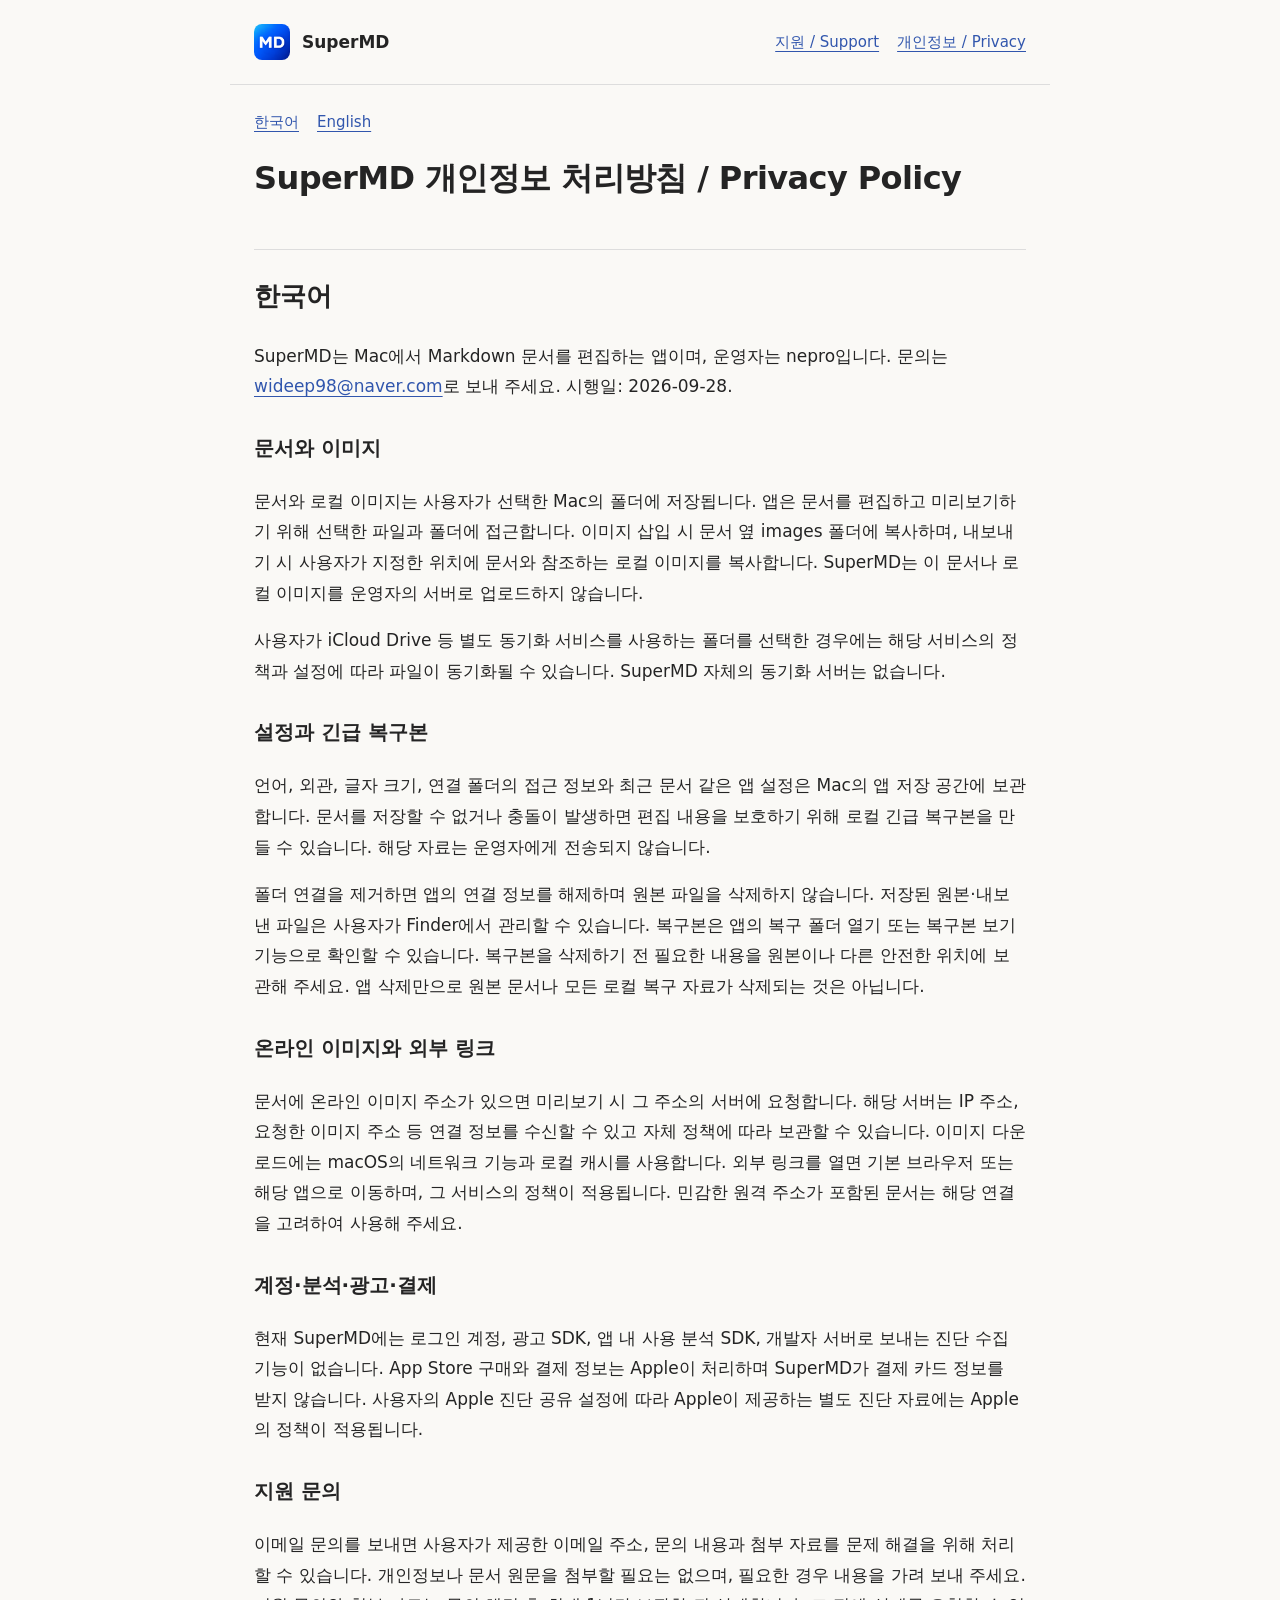
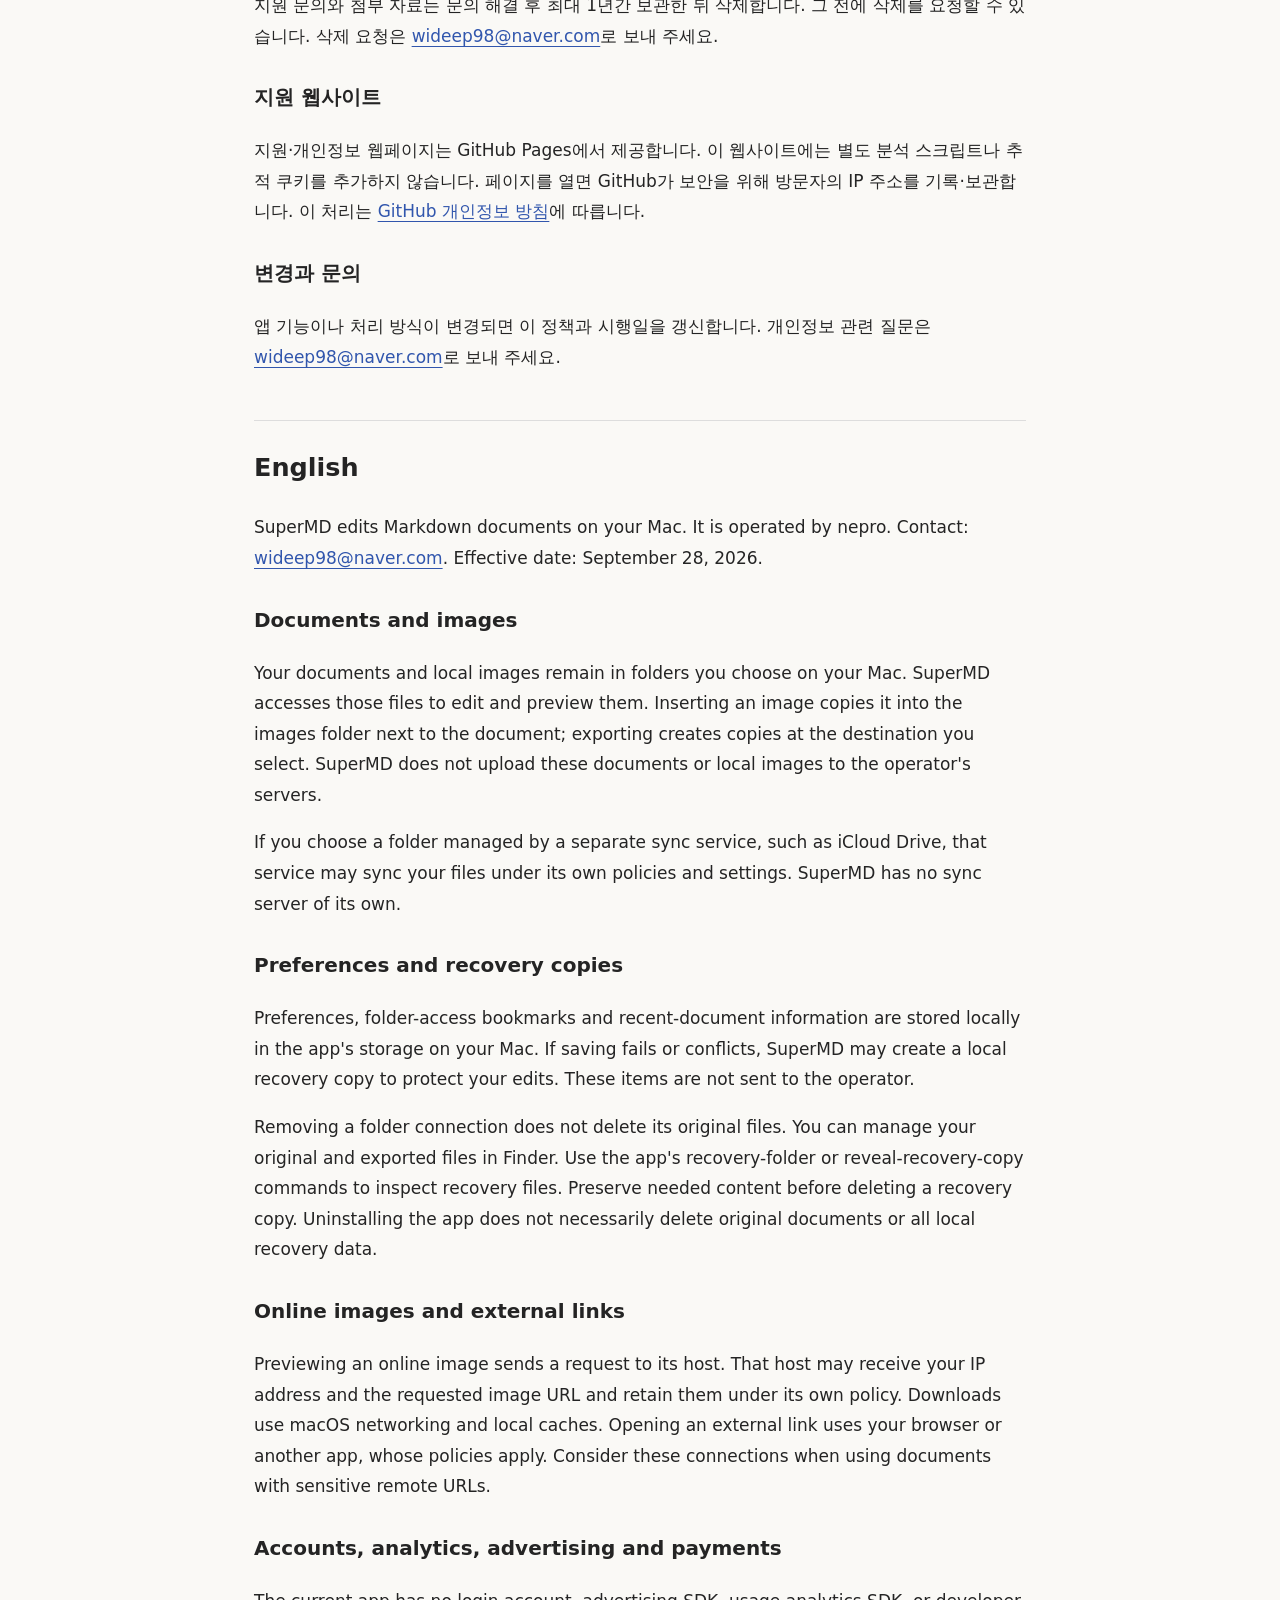
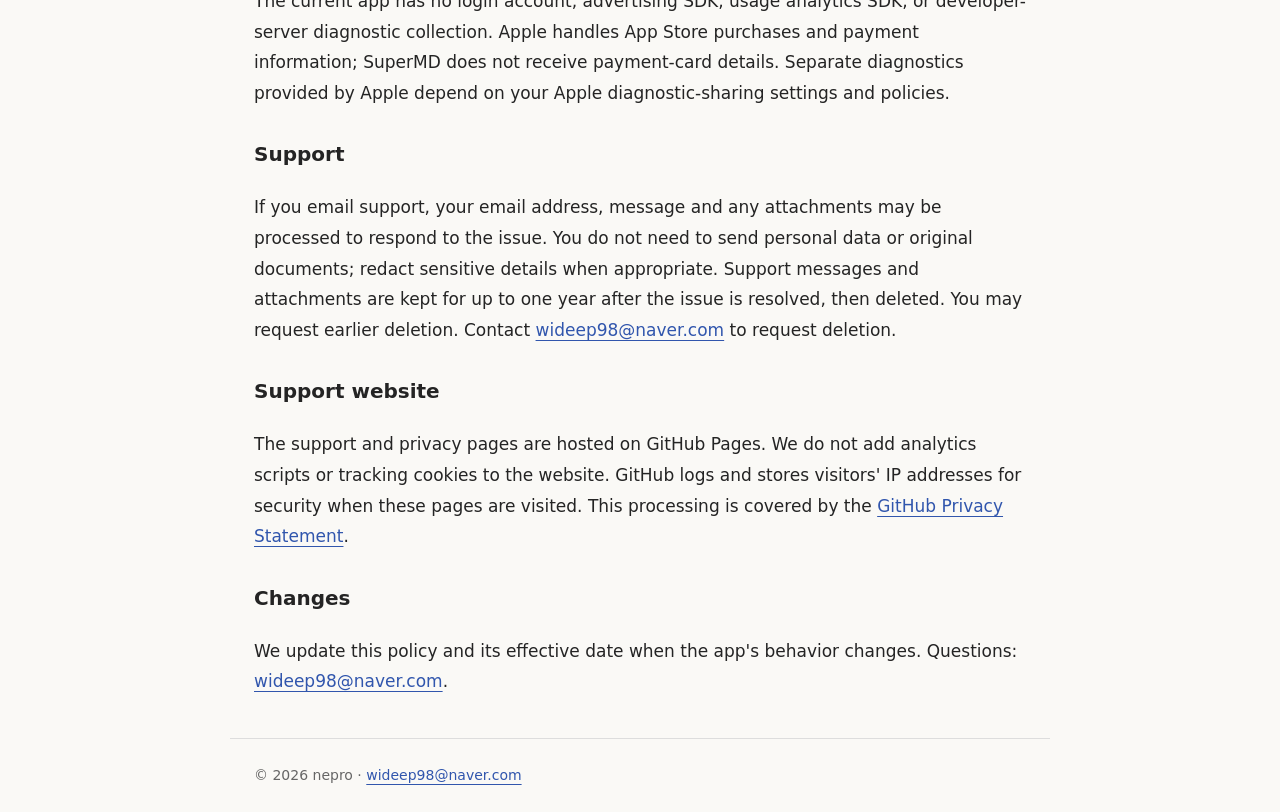
==== privacy.html @ b71080be "docs: 发布 SuperMD 支持与隐私页面" ====
<!doctype html>
<html lang="ko"><head><meta charset="utf-8"><meta name="viewport" content="width=device-width, initial-scale=1"><title>SuperMD — Privacy Policy / 개인정보 처리방침</title><meta name="description" content="SuperMD for Mac. Support, local document and image handling, recovery, and privacy information."><link rel="stylesheet" href="style.css"></head><body><header><a class="brand" href="index.html"><img src="icon.png" alt="">SuperMD</a><nav aria-label="사이트 메뉴"><a href="index.html">지원 / Support</a><a href="privacy.html">개인정보 / Privacy</a></nav></header><main><nav aria-label="문서 언어"><a href="#ko" lang="ko">한국어</a><a href="#en" lang="en">English</a></nav><h1>SuperMD 개인정보 처리방침 / Privacy Policy</h1>
<h2 id="ko" lang="ko">한국어</h2>
<p>SuperMD는 Mac에서 Markdown 문서를 편집하는 앱이며, 운영자는 nepro입니다. 문의는 <a href="mailto:wideep98@naver.com">wideep98@naver.com</a>로 보내 주세요. 시행일: 2026-09-28.</p>
<h3>문서와 이미지</h3>
<p>문서와 로컬 이미지는 사용자가 선택한 Mac의 폴더에 저장됩니다. 앱은 문서를 편집하고 미리보기하기 위해 선택한 파일과 폴더에 접근합니다. 이미지 삽입 시 문서 옆 images 폴더에 복사하며, 내보내기 시 사용자가 지정한 위치에 문서와 참조하는 로컬 이미지를 복사합니다. SuperMD는 이 문서나 로컬 이미지를 운영자의 서버로 업로드하지 않습니다.</p>
<p>사용자가 iCloud Drive 등 별도 동기화 서비스를 사용하는 폴더를 선택한 경우에는 해당 서비스의 정책과 설정에 따라 파일이 동기화될 수 있습니다. SuperMD 자체의 동기화 서버는 없습니다.</p>
<h3>설정과 긴급 복구본</h3>
<p>언어, 외관, 글자 크기, 연결 폴더의 접근 정보와 최근 문서 같은 앱 설정은 Mac의 앱 저장 공간에 보관합니다. 문서를 저장할 수 없거나 충돌이 발생하면 편집 내용을 보호하기 위해 로컬 긴급 복구본을 만들 수 있습니다. 해당 자료는 운영자에게 전송되지 않습니다.</p>
<p>폴더 연결을 제거하면 앱의 연결 정보를 해제하며 원본 파일을 삭제하지 않습니다. 저장된 원본·내보낸 파일은 사용자가 Finder에서 관리할 수 있습니다. 복구본은 앱의 복구 폴더 열기 또는 복구본 보기 기능으로 확인할 수 있습니다. 복구본을 삭제하기 전 필요한 내용을 원본이나 다른 안전한 위치에 보관해 주세요. 앱 삭제만으로 원본 문서나 모든 로컬 복구 자료가 삭제되는 것은 아닙니다.</p>
<h3>온라인 이미지와 외부 링크</h3>
<p>문서에 온라인 이미지 주소가 있으면 미리보기 시 그 주소의 서버에 요청합니다. 해당 서버는 IP 주소, 요청한 이미지 주소 등 연결 정보를 수신할 수 있고 자체 정책에 따라 보관할 수 있습니다. 이미지 다운로드에는 macOS의 네트워크 기능과 로컬 캐시를 사용합니다. 외부 링크를 열면 기본 브라우저 또는 해당 앱으로 이동하며, 그 서비스의 정책이 적용됩니다. 민감한 원격 주소가 포함된 문서는 해당 연결을 고려하여 사용해 주세요.</p>
<h3>계정·분석·광고·결제</h3>
<p>현재 SuperMD에는 로그인 계정, 광고 SDK, 앱 내 사용 분석 SDK, 개발자 서버로 보내는 진단 수집 기능이 없습니다. App Store 구매와 결제 정보는 Apple이 처리하며 SuperMD가 결제 카드 정보를 받지 않습니다. 사용자의 Apple 진단 공유 설정에 따라 Apple이 제공하는 별도 진단 자료에는 Apple의 정책이 적용됩니다.</p>
<h3>지원 문의</h3>
<p>이메일 문의를 보내면 사용자가 제공한 이메일 주소, 문의 내용과 첨부 자료를 문제 해결을 위해 처리할 수 있습니다. 개인정보나 문서 원문을 첨부할 필요는 없으며, 필요한 경우 내용을 가려 보내 주세요. 지원 문의와 첨부 자료는 문의 해결 후 최대 1년간 보관한 뒤 삭제합니다. 그 전에 삭제를 요청할 수 있습니다. 삭제 요청은 <a href="mailto:wideep98@naver.com">wideep98@naver.com</a>로 보내 주세요.</p>
<h3>지원 웹사이트</h3>
<p>지원·개인정보 웹페이지는 GitHub Pages에서 제공합니다. 이 웹사이트에는 별도 분석 스크립트나 추적 쿠키를 추가하지 않습니다. 페이지를 열면 GitHub가 보안을 위해 방문자의 IP 주소를 기록·보관합니다. 이 처리는 <a href="https://docs.github.com/en/site-policy/privacy-policies/github-general-privacy-statement">GitHub 개인정보 방침</a>에 따릅니다.</p>
<h3>변경과 문의</h3>
<p>앱 기능이나 처리 방식이 변경되면 이 정책과 시행일을 갱신합니다. 개인정보 관련 질문은 <a href="mailto:wideep98@naver.com">wideep98@naver.com</a>로 보내 주세요.</p>
<h2 id="en" lang="en">English</h2>
<p>SuperMD edits Markdown documents on your Mac. It is operated by nepro. Contact: <a href="mailto:wideep98@naver.com">wideep98@naver.com</a>. Effective date: September 28, 2026.</p>
<h3>Documents and images</h3>
<p>Your documents and local images remain in folders you choose on your Mac. SuperMD accesses those files to edit and preview them. Inserting an image copies it into the images folder next to the document; exporting creates copies at the destination you select. SuperMD does not upload these documents or local images to the operator&#39;s servers.</p>
<p>If you choose a folder managed by a separate sync service, such as iCloud Drive, that service may sync your files under its own policies and settings. SuperMD has no sync server of its own.</p>
<h3>Preferences and recovery copies</h3>
<p>Preferences, folder-access bookmarks and recent-document information are stored locally in the app&#39;s storage on your Mac. If saving fails or conflicts, SuperMD may create a local recovery copy to protect your edits. These items are not sent to the operator.</p>
<p>Removing a folder connection does not delete its original files. You can manage your original and exported files in Finder. Use the app&#39;s recovery-folder or reveal-recovery-copy commands to inspect recovery files. Preserve needed content before deleting a recovery copy. Uninstalling the app does not necessarily delete original documents or all local recovery data.</p>
<h3>Online images and external links</h3>
<p>Previewing an online image sends a request to its host. That host may receive your IP address and the requested image URL and retain them under its own policy. Downloads use macOS networking and local caches. Opening an external link uses your browser or another app, whose policies apply. Consider these connections when using documents with sensitive remote URLs.</p>
<h3>Accounts, analytics, advertising and payments</h3>
<p>The current app has no login account, advertising SDK, usage analytics SDK, or developer-server diagnostic collection. Apple handles App Store purchases and payment information; SuperMD does not receive payment-card details. Separate diagnostics provided by Apple depend on your Apple diagnostic-sharing settings and policies.</p>
<h3>Support</h3>
<p>If you email support, your email address, message and any attachments may be processed to respond to the issue. You do not need to send personal data or original documents; redact sensitive details when appropriate. Support messages and attachments are kept for up to one year after the issue is resolved, then deleted. You may request earlier deletion. Contact <a href="mailto:wideep98@naver.com">wideep98@naver.com</a> to request deletion.</p>
<h3>Support website</h3>
<p>The support and privacy pages are hosted on GitHub Pages. We do not add analytics scripts or tracking cookies to the website. GitHub logs and stores visitors&#39; IP addresses for security when these pages are visited. This processing is covered by the <a href="https://docs.github.com/en/site-policy/privacy-policies/github-general-privacy-statement">GitHub Privacy Statement</a>.</p>
<h3>Changes</h3>
<p>We update this policy and its effective date when the app&#39;s behavior changes. Questions: <a href="mailto:wideep98@naver.com">wideep98@naver.com</a>.</p>
</main><footer>© 2026 nepro · <a href="mailto:wideep98@naver.com">wideep98@naver.com</a></footer></body></html>
---- style.css ----
:root{color-scheme:light dark;--bg:#faf9f6;--fg:#242424;--muted:#666;--line:#ddd;--link:#3156ad}*{box-sizing:border-box}body{margin:0;background:var(--bg);color:var(--fg);font:17px/1.8 system-ui,-apple-system,sans-serif}header,main,footer{max-width:820px;margin:auto;padding:24px}header{display:flex;justify-content:space-between;align-items:center;border-bottom:1px solid var(--line)}a{color:var(--link);text-underline-offset:4px}nav{display:flex;gap:18px;font-size:15px}h1{font-size:32px;line-height:1.35;letter-spacing:-.6px}h2{margin-top:48px;border-top:1px solid var(--line);padding-top:24px}h3{font-size:20px;margin-top:28px}p,li{overflow-wrap:anywhere}code{font-size:.9em;background:color-mix(in srgb,var(--fg) 6%,transparent);padding:2px 5px;border-radius:4px}footer{font-size:14px;color:var(--muted);border-top:1px solid var(--line)}.brand{display:flex;align-items:center;gap:12px;color:var(--fg);font-weight:650;text-decoration:none}.brand img{width:36px;height:36px;border-radius:8px}:focus-visible{outline:3px solid var(--link);outline-offset:4px}@media(prefers-color-scheme:dark){:root{--bg:#181a1d;--fg:#ececec;--muted:#b5b5b5;--line:#3a3a3a;--link:#9eb8ff}}@media(max-width:480px){header,main,footer{padding:20px}header{align-items:flex-start;gap:14px;flex-direction:column}h1{font-size:28px}}
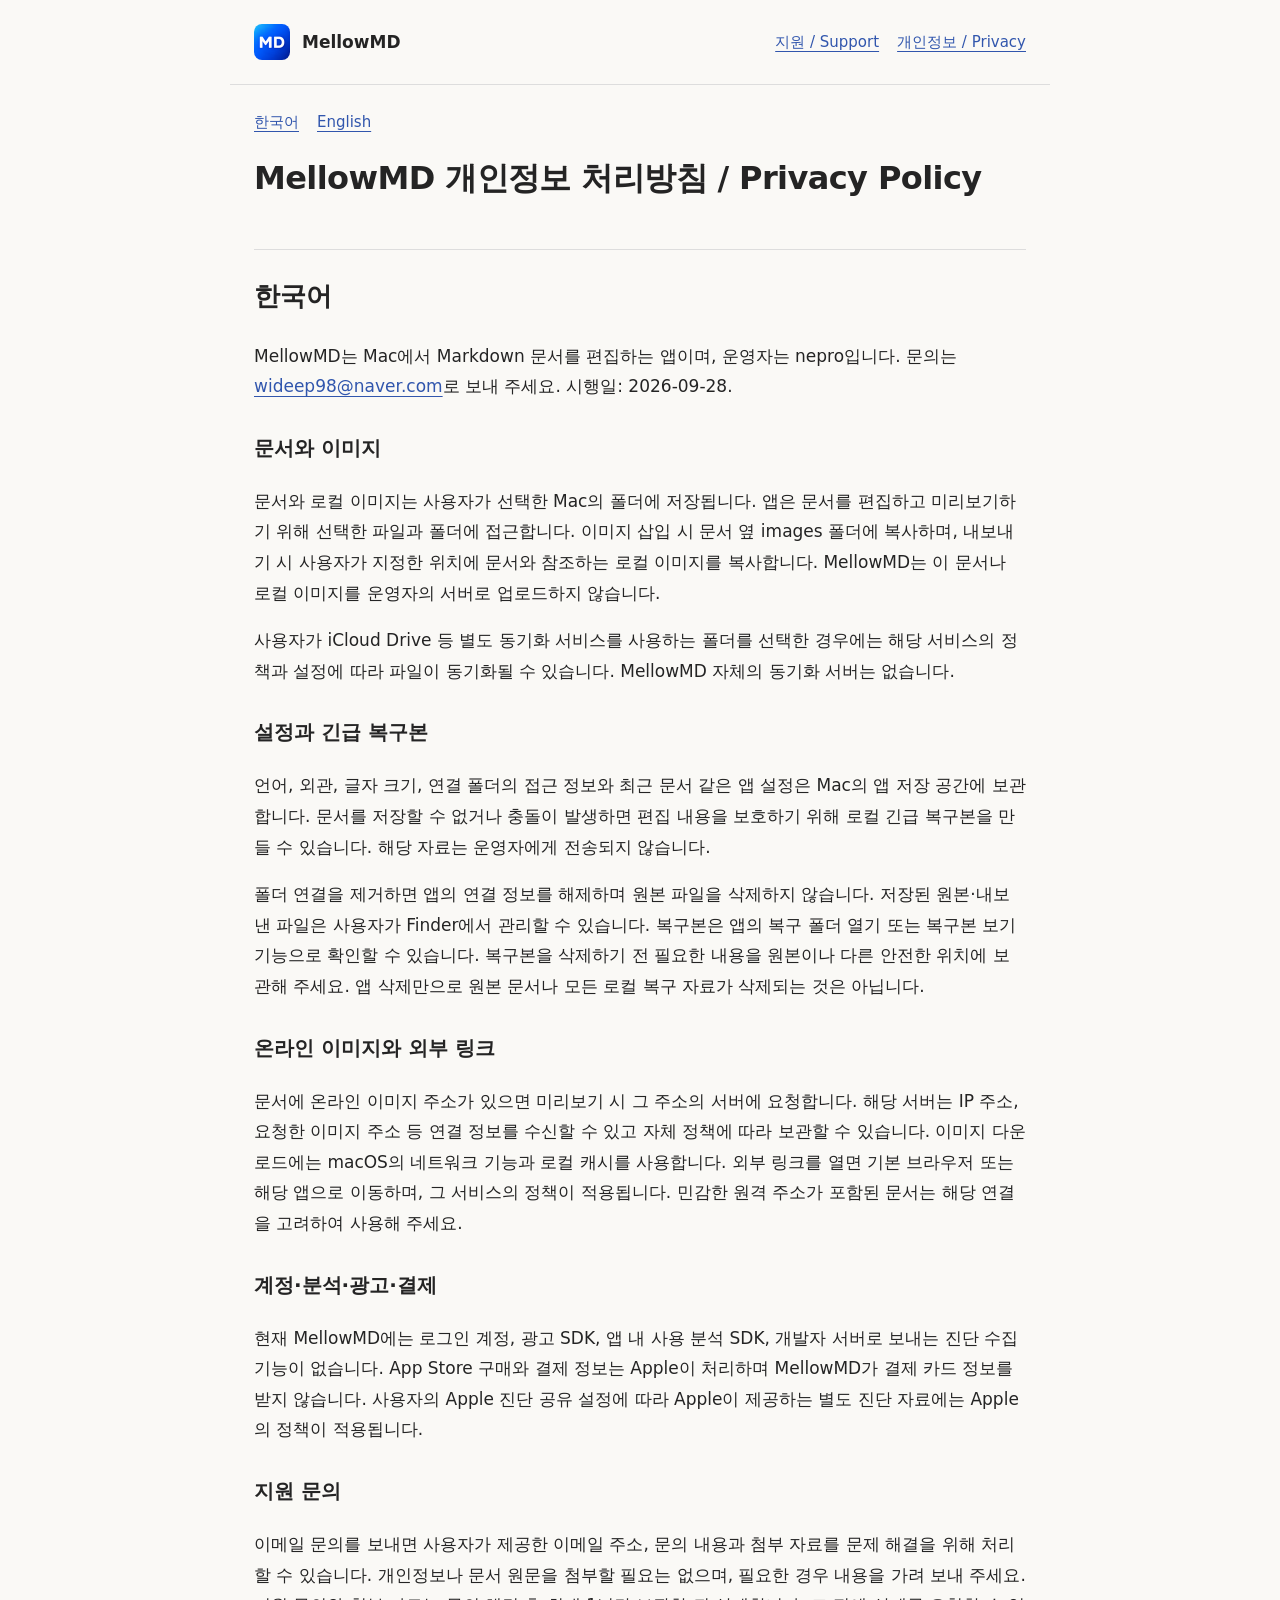
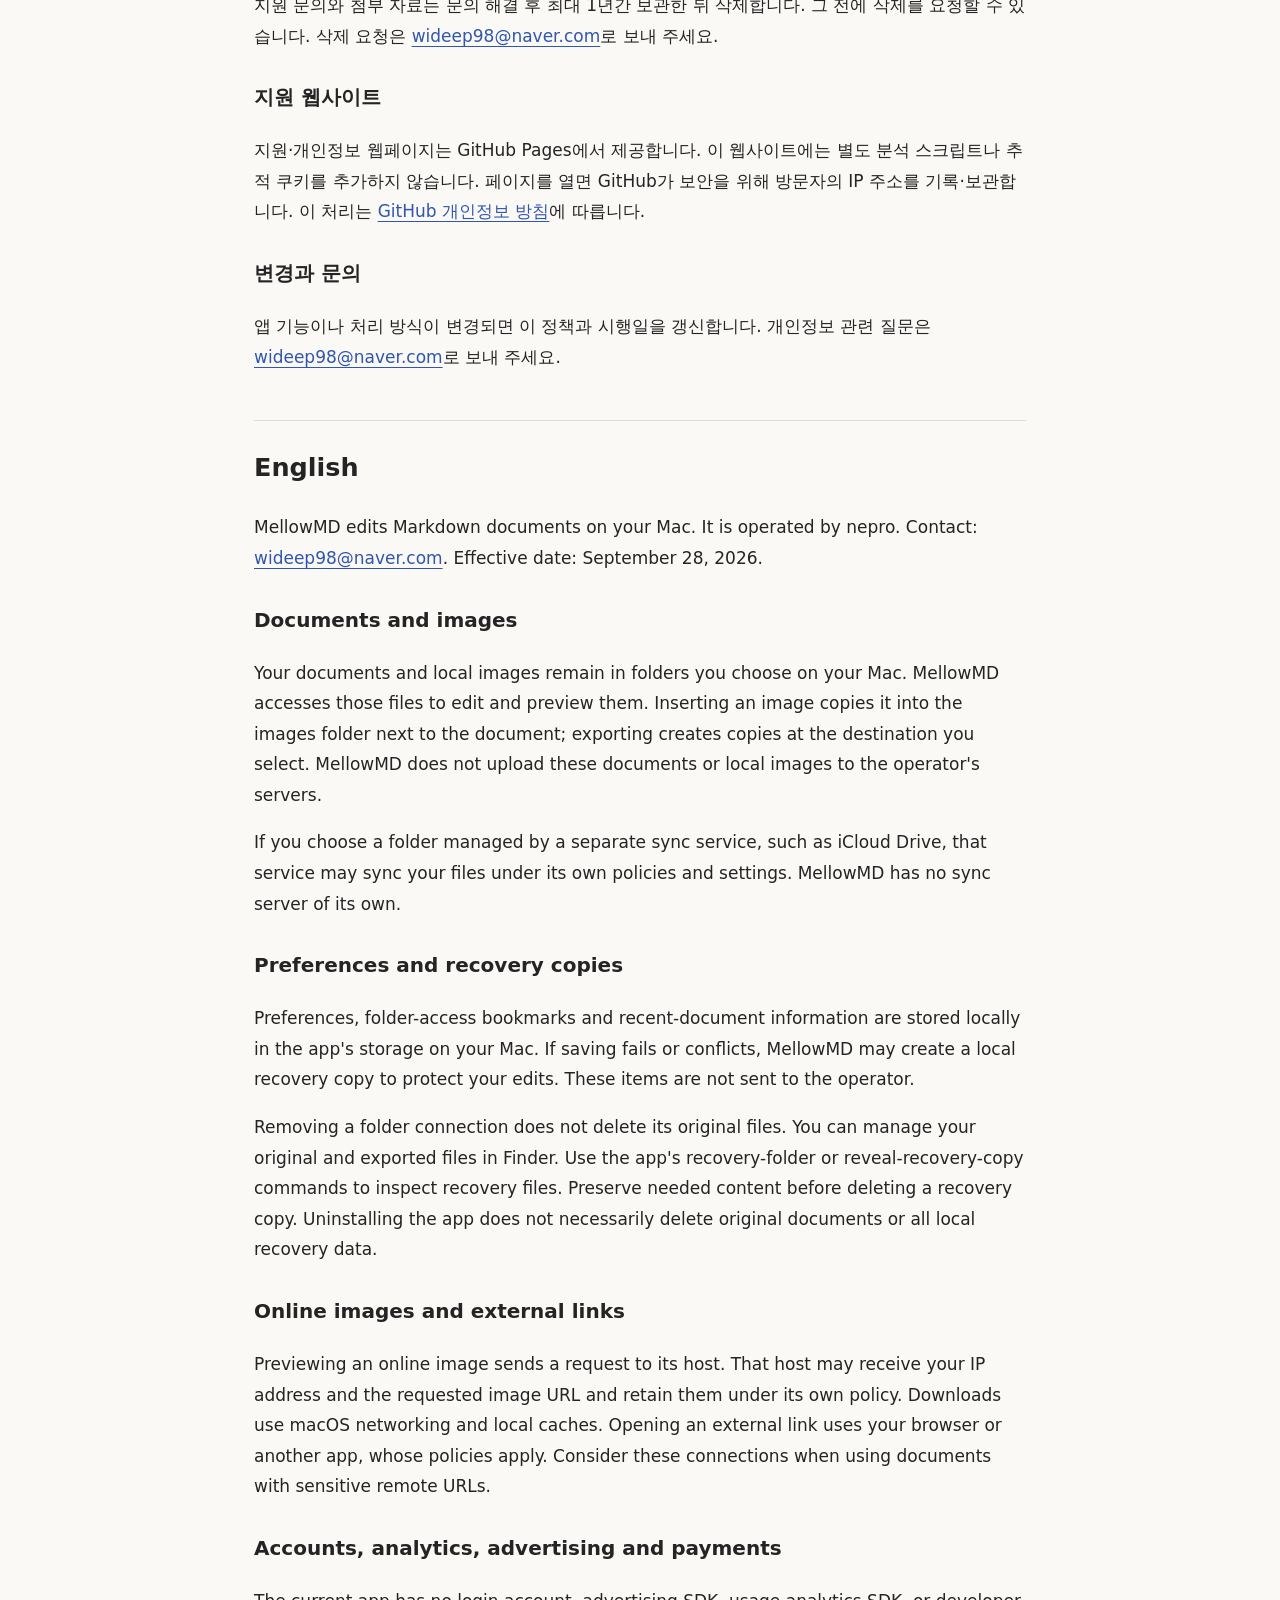
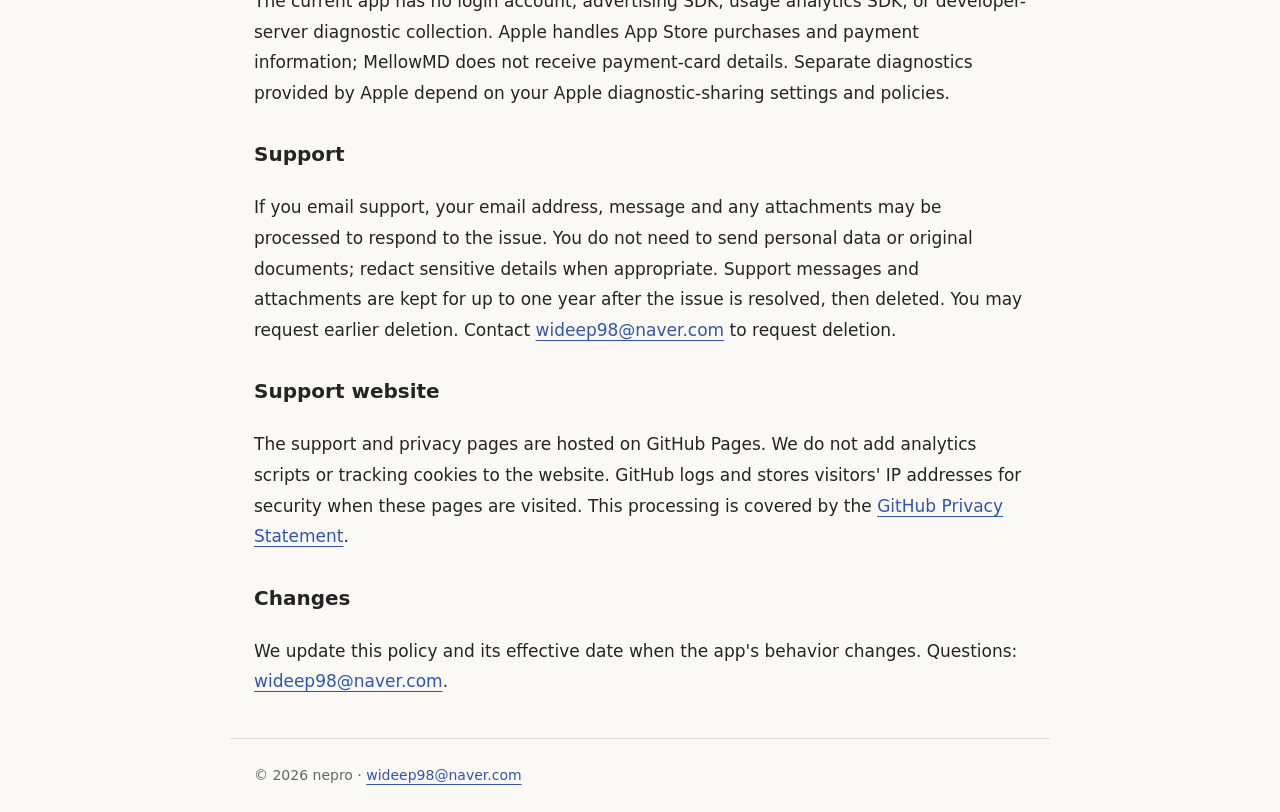
==== commit bf5c7da7: "将支持与隐私页面的产品名称更新为 MellowMD" ====
--- a/privacy.html
+++ b/privacy.html
@@ -1,17 +1,17 @@
 <!doctype html>
-<html lang="ko"><head><meta charset="utf-8"><meta name="viewport" content="width=device-width, initial-scale=1"><title>SuperMD — Privacy Policy / 개인정보 처리방침</title><meta name="description" content="SuperMD for Mac. Support, local document and image handling, recovery, and privacy information."><link rel="stylesheet" href="style.css"></head><body><header><a class="brand" href="index.html"><img src="icon.png" alt="">SuperMD</a><nav aria-label="사이트 메뉴"><a href="index.html">지원 / Support</a><a href="privacy.html">개인정보 / Privacy</a></nav></header><main><nav aria-label="문서 언어"><a href="#ko" lang="ko">한국어</a><a href="#en" lang="en">English</a></nav><h1>SuperMD 개인정보 처리방침 / Privacy Policy</h1>
+<html lang="ko"><head><meta charset="utf-8"><meta name="viewport" content="width=device-width, initial-scale=1"><title>MellowMD — Privacy Policy / 개인정보 처리방침</title><meta name="description" content="MellowMD for Mac. Support, local document and image handling, recovery, and privacy information."><link rel="stylesheet" href="style.css"></head><body><header><a class="brand" href="index.html"><img src="icon.png" alt="">MellowMD</a><nav aria-label="사이트 메뉴"><a href="index.html">지원 / Support</a><a href="privacy.html">개인정보 / Privacy</a></nav></header><main><nav aria-label="문서 언어"><a href="#ko" lang="ko">한국어</a><a href="#en" lang="en">English</a></nav><h1>MellowMD 개인정보 처리방침 / Privacy Policy</h1>
 <h2 id="ko" lang="ko">한국어</h2>
-<p>SuperMD는 Mac에서 Markdown 문서를 편집하는 앱이며, 운영자는 nepro입니다. 문의는 <a href="mailto:wideep98@naver.com">wideep98@naver.com</a>로 보내 주세요. 시행일: 2026-09-28.</p>
+<p>MellowMD는 Mac에서 Markdown 문서를 편집하는 앱이며, 운영자는 nepro입니다. 문의는 <a href="mailto:wideep98@naver.com">wideep98@naver.com</a>로 보내 주세요. 시행일: 2026-09-28.</p>
 <h3>문서와 이미지</h3>
-<p>문서와 로컬 이미지는 사용자가 선택한 Mac의 폴더에 저장됩니다. 앱은 문서를 편집하고 미리보기하기 위해 선택한 파일과 폴더에 접근합니다. 이미지 삽입 시 문서 옆 images 폴더에 복사하며, 내보내기 시 사용자가 지정한 위치에 문서와 참조하는 로컬 이미지를 복사합니다. SuperMD는 이 문서나 로컬 이미지를 운영자의 서버로 업로드하지 않습니다.</p>
-<p>사용자가 iCloud Drive 등 별도 동기화 서비스를 사용하는 폴더를 선택한 경우에는 해당 서비스의 정책과 설정에 따라 파일이 동기화될 수 있습니다. SuperMD 자체의 동기화 서버는 없습니다.</p>
+<p>문서와 로컬 이미지는 사용자가 선택한 Mac의 폴더에 저장됩니다. 앱은 문서를 편집하고 미리보기하기 위해 선택한 파일과 폴더에 접근합니다. 이미지 삽입 시 문서 옆 images 폴더에 복사하며, 내보내기 시 사용자가 지정한 위치에 문서와 참조하는 로컬 이미지를 복사합니다. MellowMD는 이 문서나 로컬 이미지를 운영자의 서버로 업로드하지 않습니다.</p>
+<p>사용자가 iCloud Drive 등 별도 동기화 서비스를 사용하는 폴더를 선택한 경우에는 해당 서비스의 정책과 설정에 따라 파일이 동기화될 수 있습니다. MellowMD 자체의 동기화 서버는 없습니다.</p>
 <h3>설정과 긴급 복구본</h3>
 <p>언어, 외관, 글자 크기, 연결 폴더의 접근 정보와 최근 문서 같은 앱 설정은 Mac의 앱 저장 공간에 보관합니다. 문서를 저장할 수 없거나 충돌이 발생하면 편집 내용을 보호하기 위해 로컬 긴급 복구본을 만들 수 있습니다. 해당 자료는 운영자에게 전송되지 않습니다.</p>
 <p>폴더 연결을 제거하면 앱의 연결 정보를 해제하며 원본 파일을 삭제하지 않습니다. 저장된 원본·내보낸 파일은 사용자가 Finder에서 관리할 수 있습니다. 복구본은 앱의 복구 폴더 열기 또는 복구본 보기 기능으로 확인할 수 있습니다. 복구본을 삭제하기 전 필요한 내용을 원본이나 다른 안전한 위치에 보관해 주세요. 앱 삭제만으로 원본 문서나 모든 로컬 복구 자료가 삭제되는 것은 아닙니다.</p>
 <h3>온라인 이미지와 외부 링크</h3>
 <p>문서에 온라인 이미지 주소가 있으면 미리보기 시 그 주소의 서버에 요청합니다. 해당 서버는 IP 주소, 요청한 이미지 주소 등 연결 정보를 수신할 수 있고 자체 정책에 따라 보관할 수 있습니다. 이미지 다운로드에는 macOS의 네트워크 기능과 로컬 캐시를 사용합니다. 외부 링크를 열면 기본 브라우저 또는 해당 앱으로 이동하며, 그 서비스의 정책이 적용됩니다. 민감한 원격 주소가 포함된 문서는 해당 연결을 고려하여 사용해 주세요.</p>
 <h3>계정·분석·광고·결제</h3>
-<p>현재 SuperMD에는 로그인 계정, 광고 SDK, 앱 내 사용 분석 SDK, 개발자 서버로 보내는 진단 수집 기능이 없습니다. App Store 구매와 결제 정보는 Apple이 처리하며 SuperMD가 결제 카드 정보를 받지 않습니다. 사용자의 Apple 진단 공유 설정에 따라 Apple이 제공하는 별도 진단 자료에는 Apple의 정책이 적용됩니다.</p>
+<p>현재 MellowMD에는 로그인 계정, 광고 SDK, 앱 내 사용 분석 SDK, 개발자 서버로 보내는 진단 수집 기능이 없습니다. App Store 구매와 결제 정보는 Apple이 처리하며 MellowMD가 결제 카드 정보를 받지 않습니다. 사용자의 Apple 진단 공유 설정에 따라 Apple이 제공하는 별도 진단 자료에는 Apple의 정책이 적용됩니다.</p>
 <h3>지원 문의</h3>
 <p>이메일 문의를 보내면 사용자가 제공한 이메일 주소, 문의 내용과 첨부 자료를 문제 해결을 위해 처리할 수 있습니다. 개인정보나 문서 원문을 첨부할 필요는 없으며, 필요한 경우 내용을 가려 보내 주세요. 지원 문의와 첨부 자료는 문의 해결 후 최대 1년간 보관한 뒤 삭제합니다. 그 전에 삭제를 요청할 수 있습니다. 삭제 요청은 <a href="mailto:wideep98@naver.com">wideep98@naver.com</a>로 보내 주세요.</p>
 <h3>지원 웹사이트</h3>
@@ -19,17 +19,17 @@
 <h3>변경과 문의</h3>
 <p>앱 기능이나 처리 방식이 변경되면 이 정책과 시행일을 갱신합니다. 개인정보 관련 질문은 <a href="mailto:wideep98@naver.com">wideep98@naver.com</a>로 보내 주세요.</p>
 <h2 id="en" lang="en">English</h2>
-<p>SuperMD edits Markdown documents on your Mac. It is operated by nepro. Contact: <a href="mailto:wideep98@naver.com">wideep98@naver.com</a>. Effective date: September 28, 2026.</p>
+<p>MellowMD edits Markdown documents on your Mac. It is operated by nepro. Contact: <a href="mailto:wideep98@naver.com">wideep98@naver.com</a>. Effective date: September 28, 2026.</p>
 <h3>Documents and images</h3>
-<p>Your documents and local images remain in folders you choose on your Mac. SuperMD accesses those files to edit and preview them. Inserting an image copies it into the images folder next to the document; exporting creates copies at the destination you select. SuperMD does not upload these documents or local images to the operator&#39;s servers.</p>
-<p>If you choose a folder managed by a separate sync service, such as iCloud Drive, that service may sync your files under its own policies and settings. SuperMD has no sync server of its own.</p>
+<p>Your documents and local images remain in folders you choose on your Mac. MellowMD accesses those files to edit and preview them. Inserting an image copies it into the images folder next to the document; exporting creates copies at the destination you select. MellowMD does not upload these documents or local images to the operator&#39;s servers.</p>
+<p>If you choose a folder managed by a separate sync service, such as iCloud Drive, that service may sync your files under its own policies and settings. MellowMD has no sync server of its own.</p>
 <h3>Preferences and recovery copies</h3>
-<p>Preferences, folder-access bookmarks and recent-document information are stored locally in the app&#39;s storage on your Mac. If saving fails or conflicts, SuperMD may create a local recovery copy to protect your edits. These items are not sent to the operator.</p>
+<p>Preferences, folder-access bookmarks and recent-document information are stored locally in the app&#39;s storage on your Mac. If saving fails or conflicts, MellowMD may create a local recovery copy to protect your edits. These items are not sent to the operator.</p>
 <p>Removing a folder connection does not delete its original files. You can manage your original and exported files in Finder. Use the app&#39;s recovery-folder or reveal-recovery-copy commands to inspect recovery files. Preserve needed content before deleting a recovery copy. Uninstalling the app does not necessarily delete original documents or all local recovery data.</p>
 <h3>Online images and external links</h3>
 <p>Previewing an online image sends a request to its host. That host may receive your IP address and the requested image URL and retain them under its own policy. Downloads use macOS networking and local caches. Opening an external link uses your browser or another app, whose policies apply. Consider these connections when using documents with sensitive remote URLs.</p>
 <h3>Accounts, analytics, advertising and payments</h3>
-<p>The current app has no login account, advertising SDK, usage analytics SDK, or developer-server diagnostic collection. Apple handles App Store purchases and payment information; SuperMD does not receive payment-card details. Separate diagnostics provided by Apple depend on your Apple diagnostic-sharing settings and policies.</p>
+<p>The current app has no login account, advertising SDK, usage analytics SDK, or developer-server diagnostic collection. Apple handles App Store purchases and payment information; MellowMD does not receive payment-card details. Separate diagnostics provided by Apple depend on your Apple diagnostic-sharing settings and policies.</p>
 <h3>Support</h3>
 <p>If you email support, your email address, message and any attachments may be processed to respond to the issue. You do not need to send personal data or original documents; redact sensitive details when appropriate. Support messages and attachments are kept for up to one year after the issue is resolved, then deleted. You may request earlier deletion. Contact <a href="mailto:wideep98@naver.com">wideep98@naver.com</a> to request deletion.</p>
 <h3>Support website</h3>
